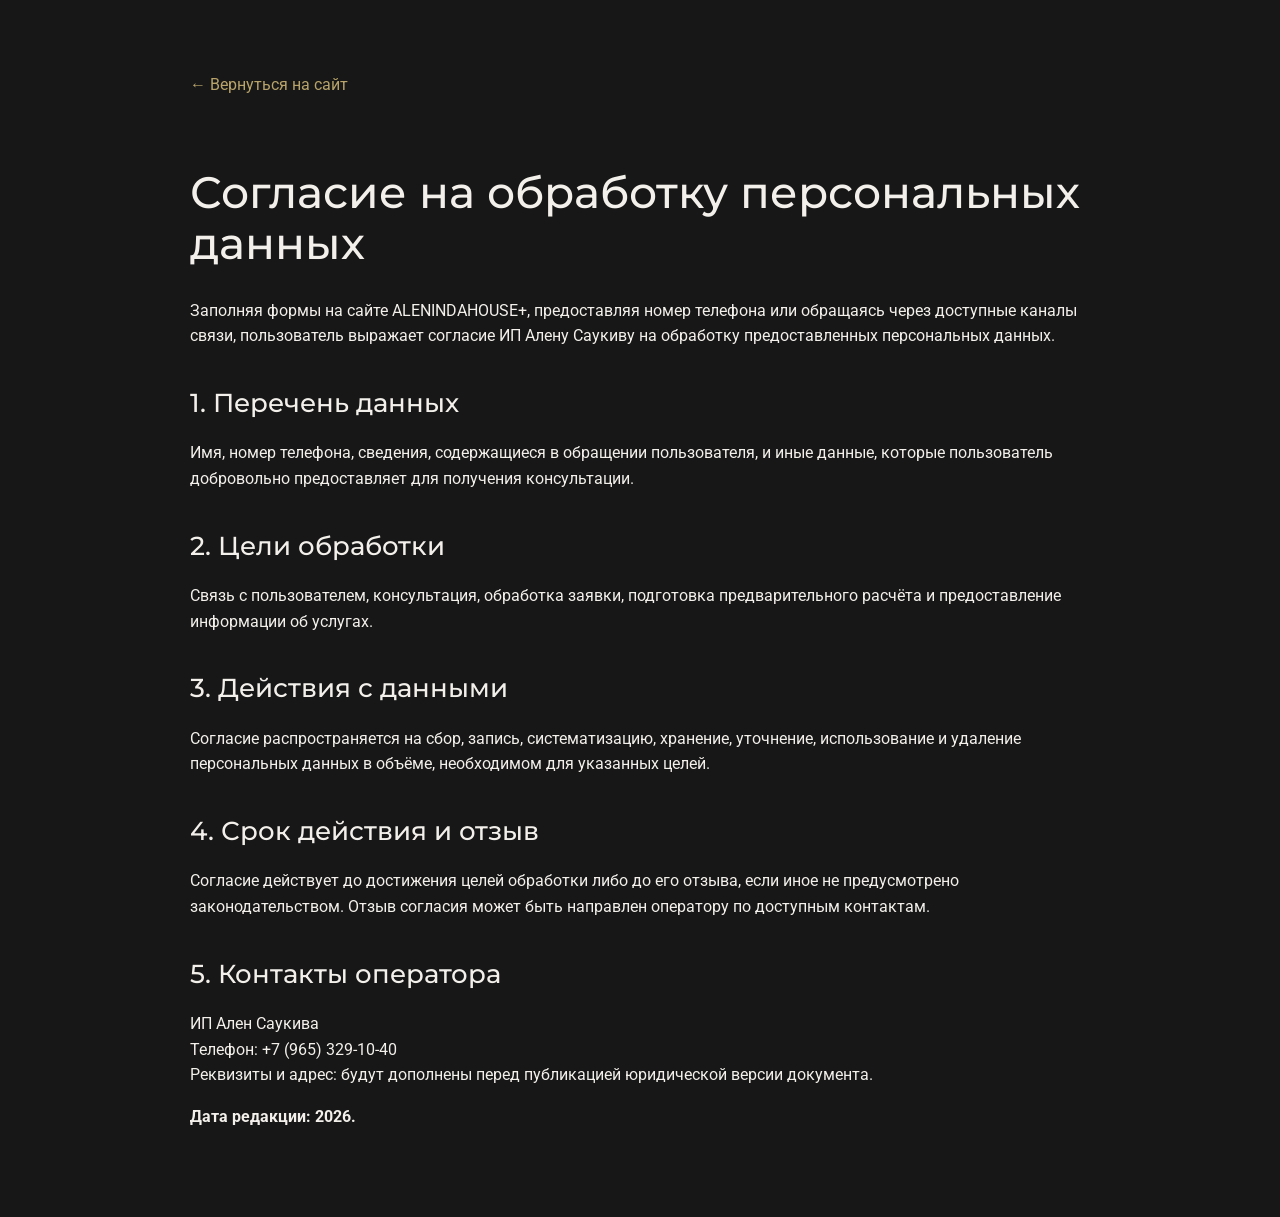
==== personal-data-consent.html @ 0cdcaf91 "6th version" ====
<!doctype html><html lang="ru"><head><meta charset="utf-8"><meta name="viewport" content="width=device-width,initial-scale=1"><title>Согласие на обработку персональных данных — ALENINDAHOUSE+</title><link rel="stylesheet" href="https://fonts.googleapis.com/css2?family=Montserrat:wght@400;500;600&family=Roboto:wght@300;400;500;600&display=swap"><style>body{margin:0;background:#171717;color:#f3f0eb;font-family:Roboto,Arial,sans-serif;line-height:1.6}
main{width:min(900px,calc(100% - 40px));margin:0 auto;padding:72px 0}
h1,h2{font-family:Montserrat,Arial,sans-serif;font-weight:500;line-height:1.15}h1{font-size:44px}h2{font-size:26px;margin-top:40px}
a{color:#b8a36a}.back{display:inline-block;margin-bottom:40px;text-decoration:none}
@media(max-width:760px){main{width:calc(100% - 28px);padding:44px 0}h1{font-size:38px}h2{font-size:22px}}
@media(max-width:320px){main{width:calc(100% - 24px)}h1{font-size:30px}}
</style></head><body><main><a class="back" href="index.html">← Вернуться на сайт</a><h1>Согласие на обработку персональных данных</h1><p>Заполняя формы на сайте ALENINDAHOUSE+, предоставляя номер телефона или обращаясь через доступные каналы связи, пользователь выражает согласие ИП Алену Саукиву на обработку предоставленных персональных данных.</p><h2>1. Перечень данных</h2><p>Имя, номер телефона, сведения, содержащиеся в обращении пользователя, и иные данные, которые пользователь добровольно предоставляет для получения консультации.</p><h2>2. Цели обработки</h2><p>Связь с пользователем, консультация, обработка заявки, подготовка предварительного расчёта и предоставление информации об услугах.</p><h2>3. Действия с данными</h2><p>Согласие распространяется на сбор, запись, систематизацию, хранение, уточнение, использование и удаление персональных данных в объёме, необходимом для указанных целей.</p><h2>4. Срок действия и отзыв</h2><p>Согласие действует до достижения целей обработки либо до его отзыва, если иное не предусмотрено законодательством. Отзыв согласия может быть направлен оператору по доступным контактам.</p><h2>5. Контакты оператора</h2><p>ИП Ален Саукива<br>Телефон: +7 (965) 329-10-40<br>Реквизиты и адрес: будут дополнены перед публикацией юридической версии документа.</p><p><strong>Дата редакции: 2026.</strong></p></main></body></html>
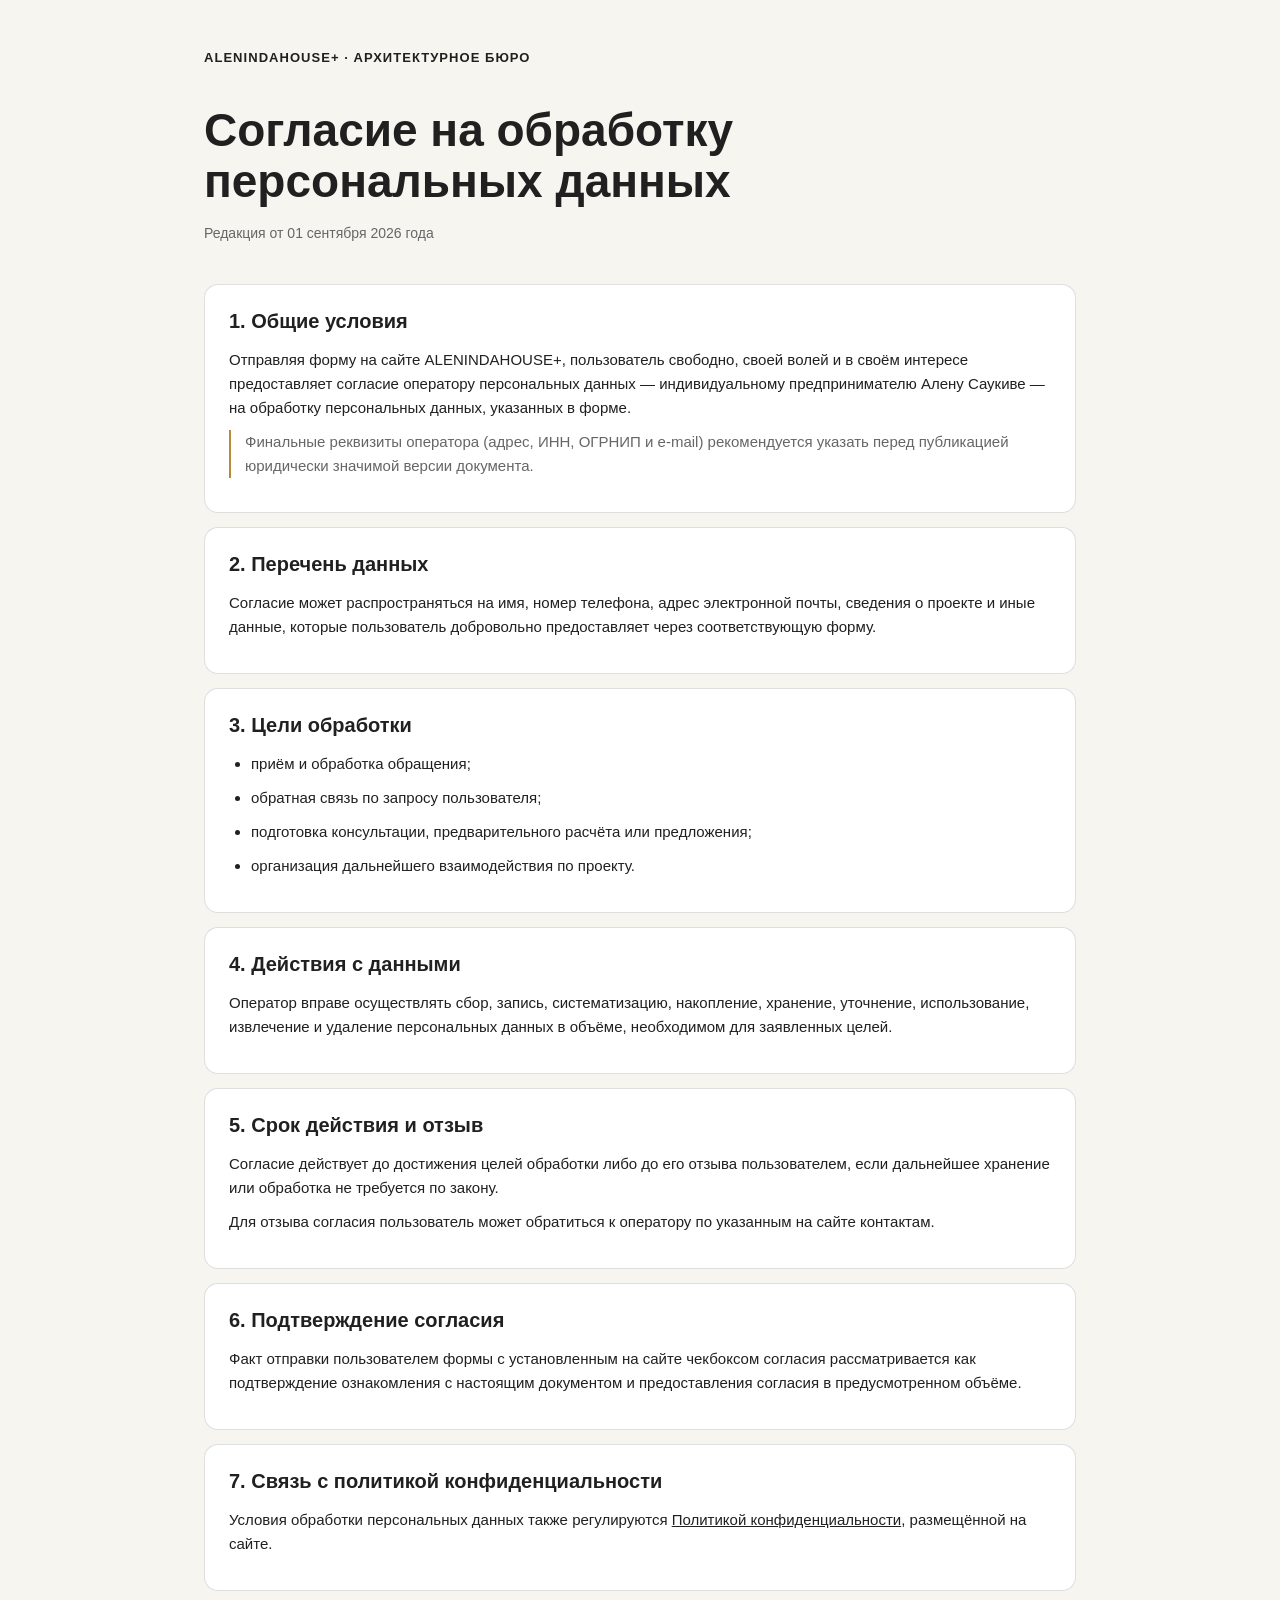
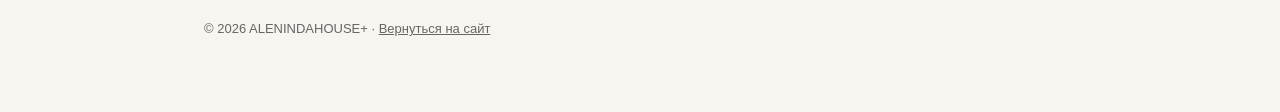
==== commit 931f562b: "Clean version" ====
--- a/personal-data-consent.html
+++ b/personal-data-consent.html
@@ -1,7 +1,77 @@
-<!doctype html><html lang="ru"><head><meta charset="utf-8"><meta name="viewport" content="width=device-width,initial-scale=1"><title>Согласие на обработку персональных данных — ALENINDAHOUSE+</title><link rel="stylesheet" href="https://fonts.googleapis.com/css2?family=Montserrat:wght@400;500;600&family=Roboto:wght@300;400;500;600&display=swap"><style>body{margin:0;background:#171717;color:#f3f0eb;font-family:Roboto,Arial,sans-serif;line-height:1.6}
-main{width:min(900px,calc(100% - 40px));margin:0 auto;padding:72px 0}
-h1,h2{font-family:Montserrat,Arial,sans-serif;font-weight:500;line-height:1.15}h1{font-size:44px}h2{font-size:26px;margin-top:40px}
-a{color:#b8a36a}.back{display:inline-block;margin-bottom:40px;text-decoration:none}
-@media(max-width:760px){main{width:calc(100% - 28px);padding:44px 0}h1{font-size:38px}h2{font-size:22px}}
-@media(max-width:320px){main{width:calc(100% - 24px)}h1{font-size:30px}}
-</style></head><body><main><a class="back" href="index.html">← Вернуться на сайт</a><h1>Согласие на обработку персональных данных</h1><p>Заполняя формы на сайте ALENINDAHOUSE+, предоставляя номер телефона или обращаясь через доступные каналы связи, пользователь выражает согласие ИП Алену Саукиву на обработку предоставленных персональных данных.</p><h2>1. Перечень данных</h2><p>Имя, номер телефона, сведения, содержащиеся в обращении пользователя, и иные данные, которые пользователь добровольно предоставляет для получения консультации.</p><h2>2. Цели обработки</h2><p>Связь с пользователем, консультация, обработка заявки, подготовка предварительного расчёта и предоставление информации об услугах.</p><h2>3. Действия с данными</h2><p>Согласие распространяется на сбор, запись, систематизацию, хранение, уточнение, использование и удаление персональных данных в объёме, необходимом для указанных целей.</p><h2>4. Срок действия и отзыв</h2><p>Согласие действует до достижения целей обработки либо до его отзыва, если иное не предусмотрено законодательством. Отзыв согласия может быть направлен оператору по доступным контактам.</p><h2>5. Контакты оператора</h2><p>ИП Ален Саукива<br>Телефон: +7 (965) 329-10-40<br>Реквизиты и адрес: будут дополнены перед публикацией юридической версии документа.</p><p><strong>Дата редакции: 2026.</strong></p></main></body></html>+<!doctype html>
+<html lang="ru">
+<head>
+  <meta charset="utf-8">
+  <meta name="viewport" content="width=device-width, initial-scale=1">
+  <title>Согласие на обработку персональных данных — ALENINDAHOUSE+</title>
+  <meta name="description" content="Согласие на обработку персональных данных на сайте ALENINDAHOUSE+.">
+  <style>
+    :root{color-scheme:light;--bg:#f7f5f0;--card:#fff;--text:#202020;--muted:#666;--line:rgba(32,32,32,.14);--accent:#b58a3a}
+    *{box-sizing:border-box}
+    body{margin:0;background:var(--bg);color:var(--text);font-family:Arial,Helvetica,sans-serif;line-height:1.6}
+    main{max-width:920px;margin:0 auto;padding:48px 24px 72px}
+    .brand{font-size:13px;letter-spacing:.08em;font-weight:700;text-transform:uppercase;margin-bottom:36px}
+    h1{font-size:clamp(30px,4vw,46px);line-height:1.12;margin:0 0 14px}
+    .date{color:var(--muted);font-size:14px;margin-bottom:40px}
+    section{background:var(--card);border:1px solid var(--line);border-radius:14px;padding:24px;margin:0 0 14px}
+    h2{font-size:20px;line-height:1.25;margin:0 0 14px}
+    p,li{font-size:15px;margin:0 0 10px}
+    ul{padding-left:22px;margin:0}
+    .note{border-left:2px solid var(--accent);padding-left:14px;color:var(--muted)}
+    footer{margin-top:28px;color:var(--muted);font-size:13px}
+    a{color:inherit}
+    @media (max-width:760px){main{padding:32px 18px 48px}section{padding:20px}}
+  </style>
+</head>
+<body>
+<main>
+  <div class="brand">ALENINDAHOUSE+ · Архитектурное бюро</div>
+  <h1>Согласие на обработку персональных данных</h1>
+  <div class="date">Редакция от 01 сентября 2026 года</div>
+
+  <section>
+    <h2>1. Общие условия</h2>
+    <p>Отправляя форму на сайте ALENINDAHOUSE+, пользователь свободно, своей волей и в своём интересе предоставляет согласие оператору персональных данных — индивидуальному предпринимателю Алену Саукиве — на обработку персональных данных, указанных в форме.</p>
+    <p class="note">Финальные реквизиты оператора (адрес, ИНН, ОГРНИП и e-mail) рекомендуется указать перед публикацией юридически значимой версии документа.</p>
+  </section>
+
+  <section>
+    <h2>2. Перечень данных</h2>
+    <p>Согласие может распространяться на имя, номер телефона, адрес электронной почты, сведения о проекте и иные данные, которые пользователь добровольно предоставляет через соответствующую форму.</p>
+  </section>
+
+  <section>
+    <h2>3. Цели обработки</h2>
+    <ul>
+      <li>приём и обработка обращения;</li>
+      <li>обратная связь по запросу пользователя;</li>
+      <li>подготовка консультации, предварительного расчёта или предложения;</li>
+      <li>организация дальнейшего взаимодействия по проекту.</li>
+    </ul>
+  </section>
+
+  <section>
+    <h2>4. Действия с данными</h2>
+    <p>Оператор вправе осуществлять сбор, запись, систематизацию, накопление, хранение, уточнение, использование, извлечение и удаление персональных данных в объёме, необходимом для заявленных целей.</p>
+  </section>
+
+  <section>
+    <h2>5. Срок действия и отзыв</h2>
+    <p>Согласие действует до достижения целей обработки либо до его отзыва пользователем, если дальнейшее хранение или обработка не требуется по закону.</p>
+    <p>Для отзыва согласия пользователь может обратиться к оператору по указанным на сайте контактам.</p>
+  </section>
+
+  <section>
+    <h2>6. Подтверждение согласия</h2>
+    <p>Факт отправки пользователем формы с установленным на сайте чекбоксом согласия рассматривается как подтверждение ознакомления с настоящим документом и предоставления согласия в предусмотренном объёме.</p>
+  </section>
+
+  <section>
+    <h2>7. Связь с политикой конфиденциальности</h2>
+    <p>Условия обработки персональных данных также регулируются <a href="privacy-policy.html">Политикой конфиденциальности</a>, размещённой на сайте.</p>
+  </section>
+
+  <footer>© 2026 ALENINDAHOUSE+ · <a href="index.html">Вернуться на сайт</a></footer>
+</main>
+</body>
+</html>
